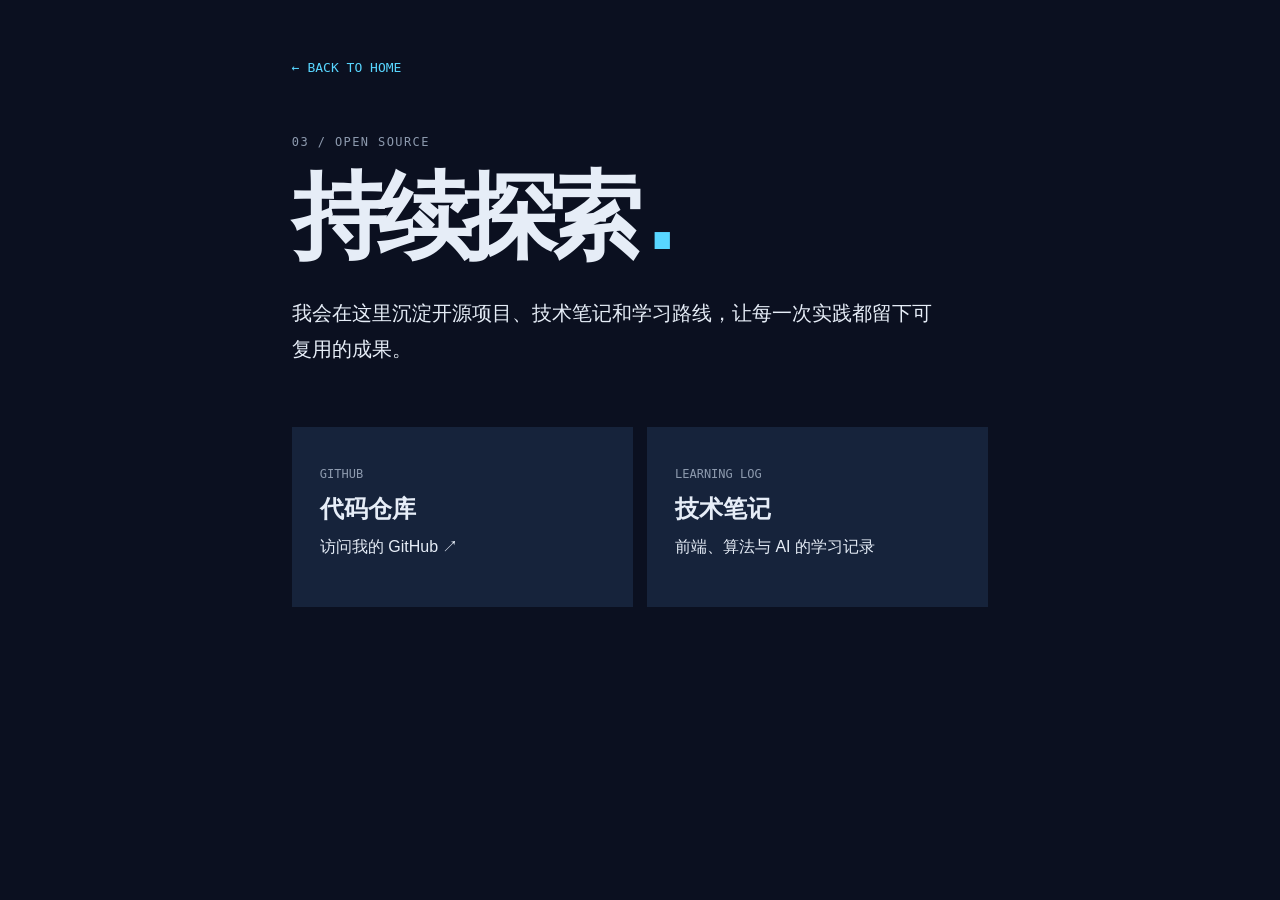
==== open-source.html @ 54c30401 "Add linked project detail pages" ====
<!doctype html><html lang="zh-CN"><head><meta charset="UTF-8"><meta name="viewport" content="width=device-width,initial-scale=1.0"><title>持续探索 · lunli</title><link rel="stylesheet" href="style.css"></head><body><main class="detail"><a class="back" href="index.html#work">← BACK TO HOME</a><p class="eyebrow">03 / OPEN SOURCE</p><h1>持续探索<span>.</span></h1><p class="lead">我会在这里沉淀开源项目、技术笔记和学习路线，让每一次实践都留下可复用的成果。</p><div class="detail-grid"><article class="info"><p>GITHUB</p><h3>代码仓库</h3><a href="https://github.com/huahai29">访问我的 GitHub ↗</a></article><article class="info"><p>LEARNING LOG</p><h3>技术笔记</h3><span>前端、算法与 AI 的学习记录</span></article></div></main></body></html>
---- style.css ----
:root { --ink:#e6edf7; --paper:#0b1020; --accent:#58d6ff; --muted:#8d9aae; --line:#273451; }
* { box-sizing:border-box; } html { scroll-behavior:smooth; } body { margin:0; color:var(--ink); background:var(--paper); font-family:"Noto Sans SC",sans-serif; } main { max-width:1200px; padding:0 6vw; margin:auto; } nav { height:96px; display:flex; align-items:center; justify-content:space-between; } a { color:inherit; text-decoration:none; } .brand { font-family:"DM Mono",monospace; font-size:20px; font-weight:bold; letter-spacing:-1.5px; } .brand span,h1 span { color:var(--accent); } .nav-links { display:flex; gap:28px; font-size:14px; } .nav-links a:hover,.social a:hover { color:var(--accent); }
.hero { min-height:610px; position:relative; display:flex; flex-direction:column; justify-content:center; overflow:hidden; } .eyebrow { font:12px "DM Mono",monospace; letter-spacing:1.4px; color:var(--muted); margin:0 0 25px; } h1 { font-family:"DM Mono",monospace; font-size:clamp(63px,11vw,142px); line-height:.92; letter-spacing:-.09em; margin:0; position:relative; z-index:1; } .intro { font-size:18px; line-height:1.85; margin:35px 0 30px; position:relative; z-index:1; } .button { z-index:1; background:var(--accent); color:#06111f; width:max-content; padding:14px 18px; border-radius:3px; font-size:14px; font-weight:700; transition:.2s; }.button:hover { background:#b2ecff; transform:translateY(-2px); }.button span,.email span { margin-left:24px; font-size:18px; }.hero-art { position:absolute; right:0; width:44%; height:95%; top:2%; }.orb { position:absolute; border-radius:50%; }.orb-one { width:260px;height:260px;background:linear-gradient(145deg,#2658bf,#58d6ff);right:2%;top:12%;box-shadow:0 0 80px #1b5fd755; }.orb-two { width:115px;height:115px;background:#8267df;left:4%;bottom:20%; }.grid { position:absolute; inset:20% 8% 8% 8%; opacity:.2; background-image:linear-gradient(#6bcfff 1px,transparent 1px),linear-gradient(90deg,#6bcfff 1px,transparent 1px); background-size:24px 24px; transform:rotate(8deg); }
section { padding:110px 0; border-top:1px solid var(--line); }.section-content { display:grid; grid-template-columns:1.2fr .8fr; gap:30px; } h2 { font-size:clamp(38px,5vw,67px); line-height:1.18; letter-spacing:-.07em; margin:0; } h2 em { font-style:normal; color:var(--accent); }.copy { font-size:16px; line-height:1.85; max-width:365px; }.copy p:first-child { margin-top:0; }
.projects { display:grid; grid-template-columns:repeat(3,1fr); gap:14px; }.project { height:340px; padding:22px; display:flex; flex-direction:column; justify-content:space-between; transition:transform .25s; border:1px solid transparent; }.project:hover { transform:translateY(-7px); border-color:var(--accent); }.project-dark { background:#16233b; color:#f8f6ee; }.project-light { background:#d3e5eb; color:#11213a; }.project-accent { background:#3456a7; color:white; }.number { font:12px "DM Mono",monospace; opacity:.75; }.project p { font:12px "DM Mono",monospace; margin:0 0 6px; opacity:.75; }.project h3 { font-size:28px; letter-spacing:-.05em; margin:0; }.arrow { align-self:flex-end; font-size:28px; }
.contact { padding-bottom:80px; }.contact h2 { margin-bottom:35px; }.email { font-family:"DM Mono",monospace; font-size:clamp(19px,3vw,31px); border-bottom:2px solid var(--ink); display:inline-block; padding-bottom:8px; }.email:hover { color:var(--accent); border-color:var(--accent); }.social { display:flex; gap:22px; margin-top:55px; font-size:14px; } footer { max-width:1200px; margin:auto; border-top:1px solid var(--line); padding:25px 6vw 35px; font:11px "DM Mono",monospace; color:var(--muted); display:flex; justify-content:space-between; }
@media (max-width:650px) { main { padding:0 24px; } nav { height:76px; }.nav-links { gap:14px; font-size:12px; }.hero { min-height:560px; }.hero-art { width:65%; opacity:.75; right:-14%; }.intro { font-size:15px; }.section-content,.projects { grid-template-columns:1fr; }.project { height:210px; } section { padding:75px 0; } footer { padding:22px 24px 28px; } }
.detail { max-width:850px; min-height:100vh; padding-bottom:120px; }.back { display:inline-block; margin:60px 0; font:13px "DM Mono",monospace; color:var(--accent); }.detail h1 { font-family:"DM Mono",monospace; font-size:clamp(48px,8vw,94px); }.lead { font-size:20px; line-height:1.8; max-width:650px; margin:35px 0 60px; }.detail-grid { display:grid; grid-template-columns:repeat(2,1fr); gap:14px; }.info { background:#16233b; padding:28px; min-height:180px; }.info p { color:var(--muted); font:12px "DM Mono",monospace; }.info h3 { margin:12px 0; font-size:24px; } @media (max-width:650px) { .detail-grid { grid-template-columns:1fr; } }
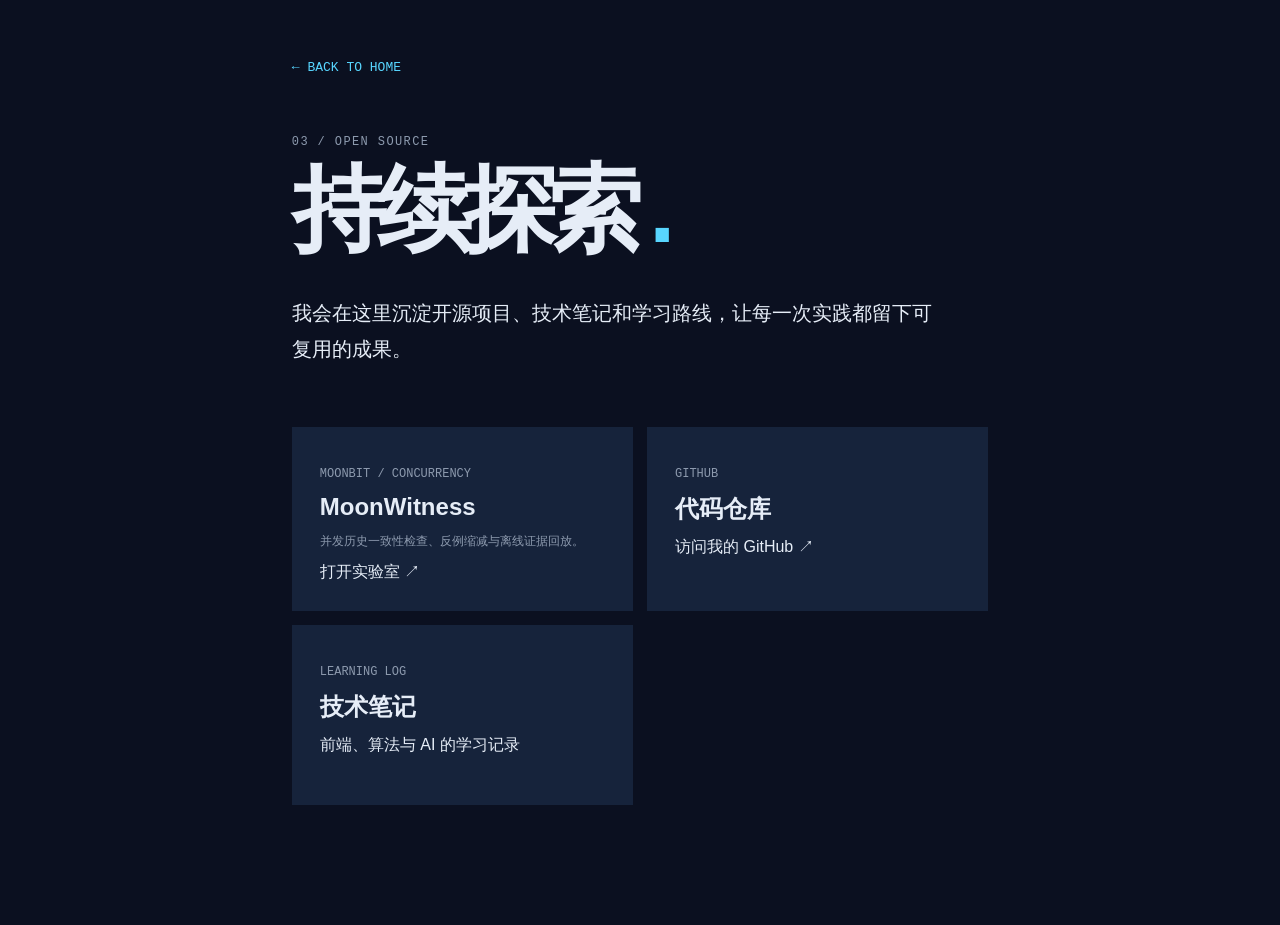
==== commit 6f9bb23d: "Add MoonWitness linearizability checker, reducer and offline replay" ====
--- a/open-source.html
+++ b/open-source.html
@@ -1 +1 @@
-<!doctype html><html lang="zh-CN"><head><meta charset="UTF-8"><meta name="viewport" content="width=device-width,initial-scale=1.0"><title>持续探索 · lunli</title><link rel="stylesheet" href="style.css"></head><body><main class="detail"><a class="back" href="index.html#work">← BACK TO HOME</a><p class="eyebrow">03 / OPEN SOURCE</p><h1>持续探索<span>.</span></h1><p class="lead">我会在这里沉淀开源项目、技术笔记和学习路线，让每一次实践都留下可复用的成果。</p><div class="detail-grid"><article class="info"><p>GITHUB</p><h3>代码仓库</h3><a href="https://github.com/huahai29">访问我的 GitHub ↗</a></article><article class="info"><p>LEARNING LOG</p><h3>技术笔记</h3><span>前端、算法与 AI 的学习记录</span></article></div></main></body></html>
+<!doctype html><html lang="zh-CN"><head><meta charset="UTF-8"><meta name="viewport" content="width=device-width,initial-scale=1.0"><title>持续探索 · lunli</title><link rel="stylesheet" href="style.css"></head><body><main class="detail"><a class="back" href="index.html#work">← BACK TO HOME</a><p class="eyebrow">03 / OPEN SOURCE</p><h1>持续探索<span>.</span></h1><p class="lead">我会在这里沉淀开源项目、技术笔记和学习路线，让每一次实践都留下可复用的成果。</p><div class="detail-grid"><article class="info"><p>MOONBIT / CONCURRENCY</p><h3>MoonWitness</h3><p>并发历史一致性检查、反例缩减与离线证据回放。</p><a href="moonwitness/web/index.html">打开实验室 ↗</a></article><article class="info"><p>GITHUB</p><h3>代码仓库</h3><a href="https://github.com/huahai29">访问我的 GitHub ↗</a></article><article class="info"><p>LEARNING LOG</p><h3>技术笔记</h3><span>前端、算法与 AI 的学习记录</span></article></div></main></body></html>
